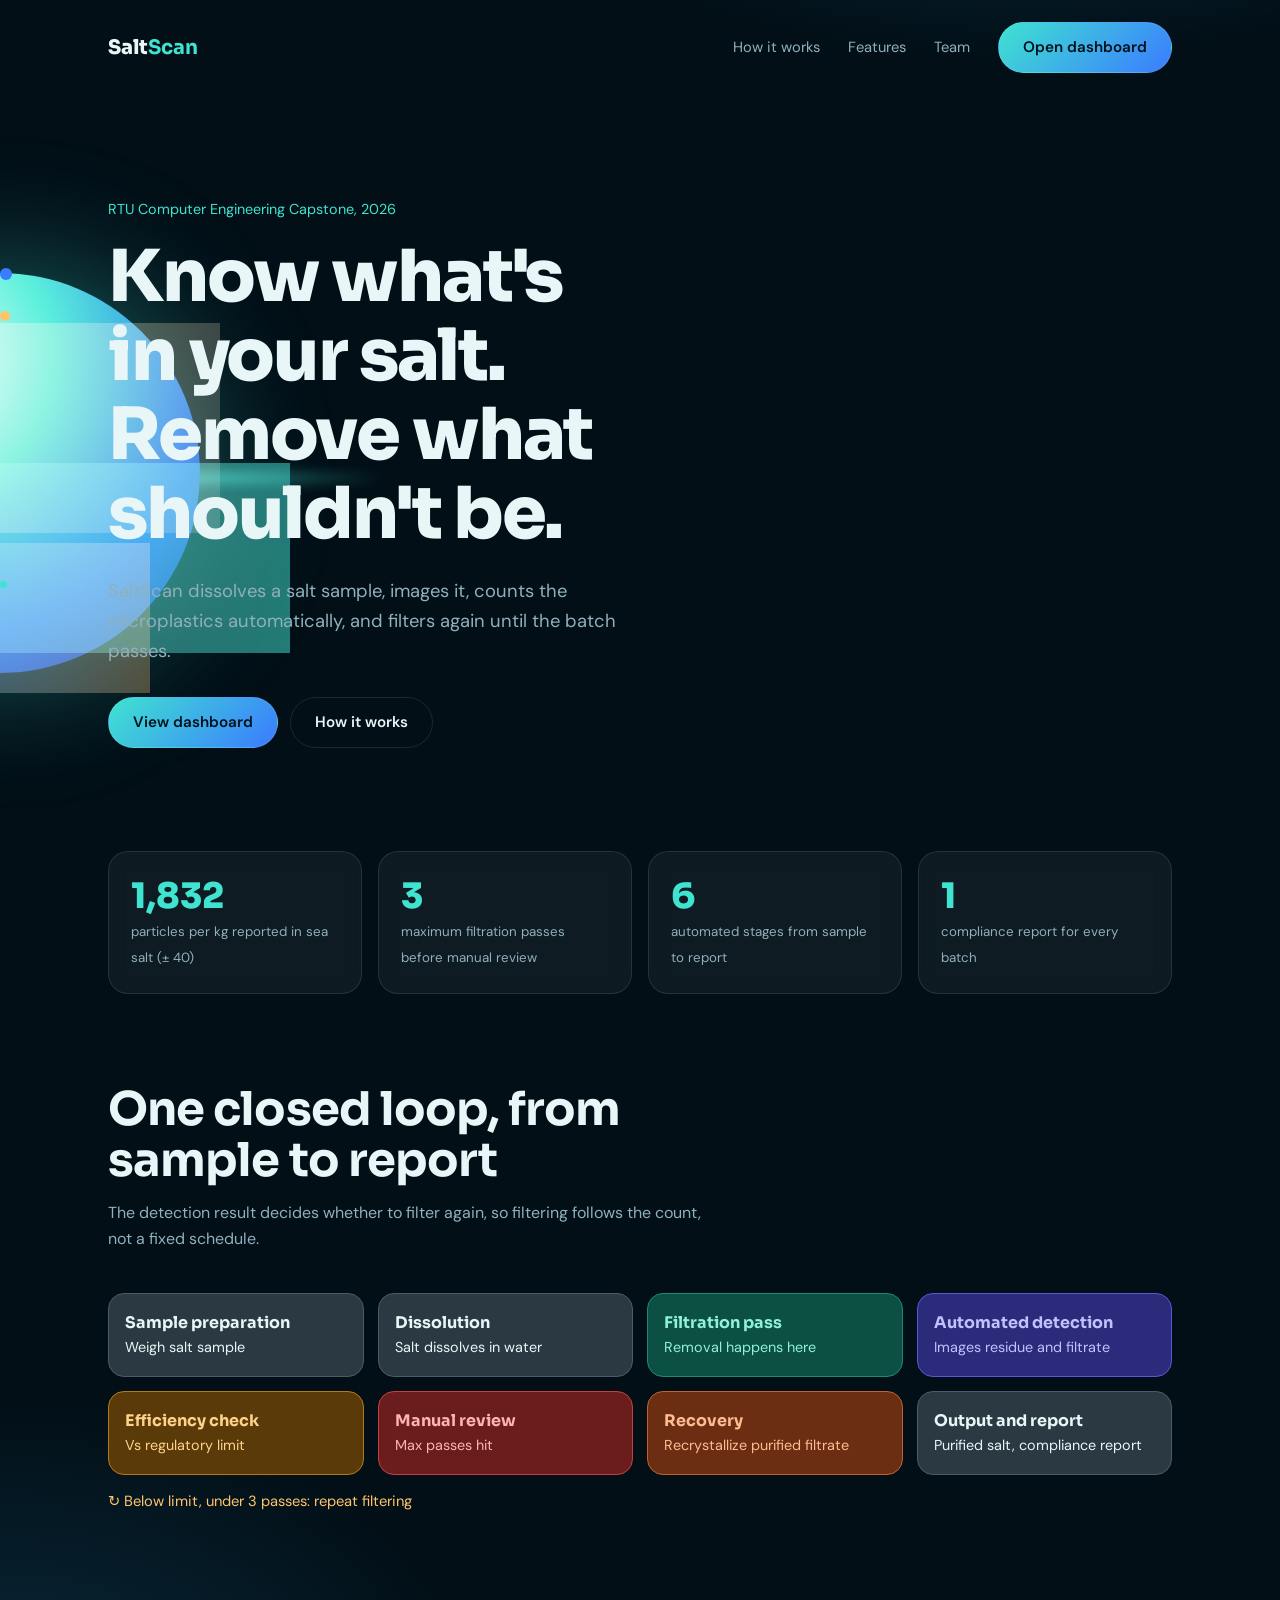
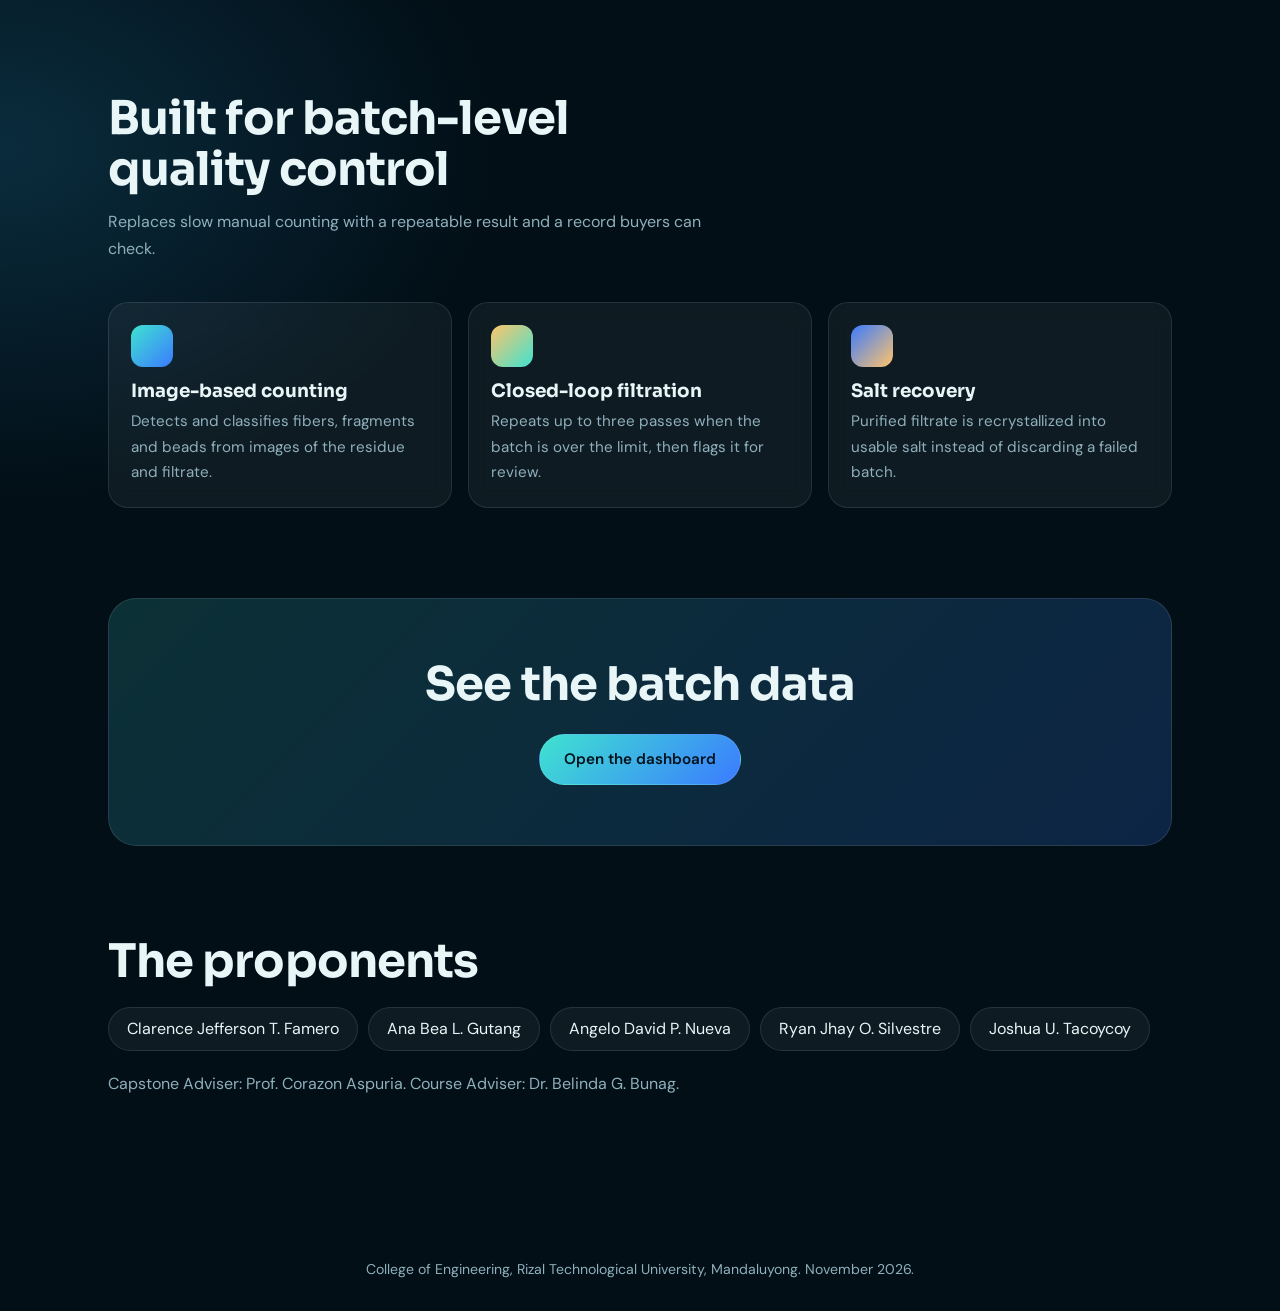
==== index.html @ 082cff80 "Add files via upload" ====
<!DOCTYPE html><html lang="en"><head><meta charset="utf-8"><meta name="viewport" content="width=device-width,initial-scale=1">
<title>SaltScan | Microplastic Detection and Removal in Salt</title>
<link rel="preconnect" href="https://fonts.googleapis.com"><link href="https://fonts.googleapis.com/css2?family=Sora:wght@600;700;800&family=DM+Sans:wght@400;500;600&display=swap" rel="stylesheet">
<link rel="stylesheet" href="style.css"></head><body>
<header class="nav"><a class="logo" href="#">Salt<b>Scan</b></a><nav><a href="#how">How it works</a><a href="#features">Features</a><a href="#team">Team</a><a class="btn" href="dashboard.html">Open dashboard</a></nav></header>
<main>
<section class="hero"><div class="stage" id="stage" aria-hidden="true"><div class="streak"></div><div class="orb" id="orb"></div><div class="wave w1"></div><div class="wave w2"></div><div class="wave w3"></div>
<span class="dot" style="width:10px;height:10px;left:12%;top:20%"></span><span class="dot" style="width:7px;height:7px;left:85%;top:70%;animation-delay:-2s;background:var(--aq)"></span><span class="dot" style="width:12px;height:12px;left:70%;top:12%;animation-delay:-4s;background:var(--bl)"></span></div>
<div class="wrap" style="position:absolute;inset:0;pointer-events:none"><div style="grid-column:1;pointer-events:auto;align-self:center">
<p class="kick">RTU Computer Engineering Capstone, 2026</p><h1>Know what's in your salt. Remove what shouldn't be.</h1>
<p class="lead">SaltScan dissolves a salt sample, images it, counts the microplastics automatically, and filters again until the batch passes.</p>
<div class="cta"><a class="btn" href="dashboard.html">View dashboard</a><a class="btn o" href="#how">How it works</a></div></div></div></section>

<section class="wrap"><div class="strip">
<div class="card"><b>1,832</b><small>particles per kg reported in sea salt (± 40)</small></div>
<div class="card"><b>3</b><small>maximum filtration passes before manual review</small></div>
<div class="card"><b>6</b><small>automated stages from sample to report</small></div>
<div class="card"><b>1</b><small>compliance report for every batch</small></div></div></section>

<section class="sec" id="how"><div class="wrap"><h2>One closed loop, from sample to report</h2><p class="sub">The detection result decides whether to filter again, so filtering follows the count, not a fixed schedule.</p>
<div class="flow">
<div class="node n0"><b>Sample preparation</b>Weigh salt sample</div><div class="node n0"><b>Dissolution</b>Salt dissolves in water</div><div class="node n1"><b>Filtration pass</b>Removal happens here</div><div class="node n2"><b>Automated detection</b>Images residue and filtrate</div>
<div class="node n3"><b>Efficiency check</b>Vs regulatory limit</div><div class="node n4"><b>Manual review</b>Max passes hit</div><div class="node n5"><b>Recovery</b>Recrystallize purified filtrate</div><div class="node n0"><b>Output and report</b>Purified salt, compliance report</div>
<p class="loop">↻ Below limit, under 3 passes: repeat filtering</p></div></div></section>

<section class="sec" id="features"><div class="wrap"><h2>Built for batch-level quality control</h2><p class="sub">Replaces slow manual counting with a repeatable result and a record buyers can check.</p>
<div class="feat"><div class="card"><div class="ico"></div><h3>Image-based counting</h3><p>Detects and classifies fibers, fragments and beads from images of the residue and filtrate.</p></div>
<div class="card"><div class="ico" style="background:linear-gradient(135deg,var(--go),var(--aq))"></div><h3>Closed-loop filtration</h3><p>Repeats up to three passes when the batch is over the limit, then flags it for review.</p></div>
<div class="card"><div class="ico" style="background:linear-gradient(135deg,var(--bl),var(--go))"></div><h3>Salt recovery</h3><p>Purified filtrate is recrystallized into usable salt instead of discarding a failed batch.</p></div></div></div></section>

<section class="wrap"><div class="cta-band"><h2>See the batch data</h2><a class="btn" href="dashboard.html">Open the dashboard</a></div></section>

<section class="sec" id="team"><div class="wrap"><h2>The proponents</h2><div class="team"><span>Clarence Jefferson T. Famero</span><span>Ana Bea L. Gutang</span><span>Angelo David P. Nueva</span><span>Ryan Jhay O. Silvestre</span><span>Joshua U. Tacoycoy</span></div>
<p class="sub">Capstone Adviser: Prof. Corazon Aspuria. Course Adviser: Dr. Belinda G. Bunag.</p></div></section></main>
<footer>College of Engineering, Rizal Technological University, Mandaluyong. November 2026.</footer>
<script src="app.js"></script></body></html>
---- style.css ----
:root{--bg:#020F17;--tx:#E9F6F8;--mu:#8FB0BC;--aq:#3FE3D0;--bl:#3B7BFF;--go:#FFC46B;--rd:#FF6B6B;--gr:#4ADE9A;--ln:rgba(255,255,255,.1);--cd:rgba(255,255,255,.05);
--app:#04121B;--panel:#0A1C28;--panel2:#0E2433;--line:#163140}
*{box-sizing:border-box;margin:0}html{scroll-behavior:smooth}
body{background:radial-gradient(900px 500px at 80% -10%,#0d3a52 0,transparent 70%),radial-gradient(700px 500px at 0 60%,#0a2c3d 0,transparent 70%),var(--bg);color:var(--tx);font:400 1rem/1.65 "DM Sans",system-ui,sans-serif;min-height:100vh}
h1,h2,h3,.logo{font-family:Sora,"DM Sans",sans-serif;line-height:1.1}
a{color:inherit;text-decoration:none}:focus-visible{outline:3px solid var(--aq);outline-offset:3px}
.wrap{max-width:1120px;margin:0 auto;padding:0 28px}
.nav{display:flex;justify-content:space-between;align-items:center;padding:22px 28px;max-width:1120px;margin:0 auto;position:relative;z-index:5}
.logo{font-weight:800;font-size:1.25rem}.logo b{color:var(--aq)}
.nav nav{display:flex;gap:28px;align-items:center;font-size:.92rem;color:var(--mu)}.nav nav a:hover{color:var(--tx)}
.btn{display:inline-block;padding:12px 24px;border-radius:999px;font-weight:600;border:1px solid var(--ln);background:linear-gradient(135deg,var(--aq),var(--bl));color:#01121b;cursor:pointer;font-family:inherit;font-size:.95rem;transition:transform .2s,box-shadow .2s}
.btn:hover{transform:translateY(-2px);box-shadow:0 10px 30px -8px var(--aq)}.btn.o{background:transparent;color:var(--tx)}
/* hero */
.hero{position:relative;min-height:84vh;display:flex;align-items:center;overflow:hidden}
.hero .wrap{display:grid;grid-template-columns:1fr 1fr;align-items:center;gap:20px;width:100%}
.kick{color:var(--aq);font-size:.9rem;margin-bottom:16px}
h1{font-size:clamp(2.5rem,5.6vw,4.6rem);font-weight:800;letter-spacing:-.03em;animation:rise 1s both}
.lead{color:var(--mu);font-size:1.15rem;max-width:44ch;margin:22px 0 30px}
.cta{display:flex;gap:12px;flex-wrap:wrap}
.stage{position:relative;height:540px}
.streak{position:absolute;left:-40vw;right:-30vw;top:50%;height:10px;background:linear-gradient(90deg,transparent,var(--go) 30%,var(--aq) 70%,transparent);filter:blur(6px);animation:shim 6s ease-in-out infinite alternate}
.orb{position:absolute;left:50%;top:50%;width:400px;height:400px;margin:-200px;border-radius:50%;background:radial-gradient(circle at 30% 22%,#F2FFFB,#5BF0DC 32%,#2A7DEB 68%,#142E8C);box-shadow:0 0 120px 10px rgba(63,227,208,.35);transition:transform .2s}
.wave{position:absolute;left:50%;top:50%;mix-blend-mode:screen;opacity:.6;animation:morph 9s ease-in-out infinite,drift 12s ease-in-out infinite alternate}
.w1{width:520px;height:210px;margin:-150px 0 0 -300px;background:linear-gradient(120deg,rgba(255,196,107,.9),rgba(255,255,255,.25))}
.w2{width:460px;height:190px;margin:-10px 0 0 -170px;background:linear-gradient(100deg,rgba(255,255,255,.3),rgba(63,227,208,.85));animation-delay:-3s}
.w3{width:400px;height:150px;margin:70px 0 0 -250px;background:linear-gradient(90deg,rgba(59,123,255,.9),rgba(255,196,107,.5));animation-delay:-6s}
.dot{position:absolute;border-radius:50%;background:var(--go);animation:float 7s ease-in-out infinite}
@keyframes morph{0%,100%{border-radius:60% 40% 55% 45%/50% 60% 40% 50%}50%{border-radius:38% 62% 45% 55%/62% 40% 60% 38%}}
@keyframes drift{to{transform:translate(40px,-12px) rotate(7deg)}}
@keyframes shim{to{transform:translateX(60px);opacity:.6}}
@keyframes float{50%{transform:translateY(-26px)}}
@keyframes rise{from{opacity:0;transform:translateY(26px)}}
/* landing sections */
.sec{padding:90px 0}h2{font-size:clamp(1.9rem,4vw,2.9rem);font-weight:700;letter-spacing:-.02em;margin-bottom:14px;max-width:18ch}
.sub{color:var(--mu);max-width:56ch;margin-bottom:40px}
.strip{display:grid;grid-template-columns:repeat(4,1fr);gap:16px}
.card,.kpi{background:var(--cd);border:1px solid var(--ln);border-radius:20px;padding:22px;backdrop-filter:blur(10px)}
.strip .card b{display:block;font:800 2.2rem Sora,sans-serif;color:var(--aq)}.card small,.kpi small{color:var(--mu)}
.flow{display:grid;grid-template-columns:repeat(4,1fr);gap:14px;position:relative}
.node{border-radius:16px;padding:16px;border:1px solid;font-size:.9rem}.node b{display:block;font-family:Sora;font-size:1rem}
.n0{background:#2b3a42;border-color:#4a5c66}.n1{background:#0c4f43;border-color:#1c8a74;color:#8ff2d6}.n2{background:#2c2a7a;border-color:#5b57d6;color:#c3c0ff}
.n3{background:#5a3a08;border-color:#b57a17;color:#ffd28a}.n4{background:#6b1d1d;border-color:#c24242;color:#ffb4b4}.n5{background:#6b2e12;border-color:#c1622f;color:#ffbb94}
.loop{grid-column:1/-1;color:var(--go);font-size:.92rem}
.feat{display:grid;grid-template-columns:repeat(3,1fr);gap:16px}.feat h3{font-size:1.15rem;margin-bottom:8px}.feat p{color:var(--mu);font-size:.95rem}
.ico{width:42px;height:42px;border-radius:12px;margin-bottom:14px;background:linear-gradient(135deg,var(--aq),var(--bl))}
.cta-band{text-align:center;background:linear-gradient(135deg,rgba(63,227,208,.16),rgba(59,123,255,.2));border:1px solid var(--ln);border-radius:28px;padding:60px 24px}.cta-band h2{margin:0 auto 24px}
.team{display:flex;flex-wrap:wrap;gap:10px;margin:20px 0}.team span{border:1px solid var(--ln);border-radius:999px;padding:8px 18px;background:var(--cd)}
footer{padding:30px 28px;color:var(--mu);font-size:.88rem;text-align:center}

/* ===== APP (dashboard pages): clean, calm, consistent ===== */
.app{display:grid;grid-template-columns:248px 1fr;min-height:100vh;background:var(--app)}
.side{display:flex;flex-direction:column;gap:2px;padding:24px 14px;background:#061723;border-right:1px solid var(--line);position:sticky;top:0;height:100vh}
.side .logo{padding:2px 12px 22px;font-size:1.2rem}
.side a:not(.logo){display:block;padding:10px 12px;border-radius:10px;color:var(--mu);font-size:.93rem;font-weight:500;border-left:3px solid transparent}
.side a:not(.logo):hover{background:var(--panel);color:var(--tx)}
.side a.on{background:var(--panel2);color:var(--tx);border-left-color:var(--aq)}
.tag{margin-top:auto;font-size:.76rem;line-height:1.45;color:var(--mu);background:var(--panel);border:1px solid var(--line);border-radius:10px;padding:10px 12px}
.main{padding:32px 40px 56px;min-width:0;max-width:1280px;width:100%}
.top{display:flex;justify-content:space-between;align-items:flex-start;flex-wrap:wrap;gap:14px;margin-bottom:28px;padding-bottom:20px;border-bottom:1px solid var(--line)}
.top h1{font-size:1.65rem;font-weight:700;letter-spacing:-.01em;animation:none}
.top .sub{font-size:.92rem;margin:6px 0 0!important}
.grid{display:grid;grid-template-columns:repeat(12,1fr);gap:20px}
.s3{grid-column:span 3}.s4{grid-column:span 4}.s6{grid-column:span 6}.s8{grid-column:span 8}.s12{grid-column:span 12}
.app .card,.app .kpi{background:var(--panel);border:1px solid var(--line);border-radius:14px;padding:20px 22px;backdrop-filter:none;box-shadow:none}
.app .card h3{font-size:.95rem;font-weight:600;margin-bottom:16px;color:var(--tx)}
.app .kpi small{display:block;font-size:.82rem;color:var(--mu);margin-bottom:8px}
.app .kpi b{display:block;font:700 1.85rem Sora,sans-serif;margin:0;letter-spacing:-.01em}
.up{color:var(--mu);font-size:.8rem;display:block;margin-top:6px}
.pill{display:inline-block;padding:3px 11px;border-radius:999px;font-size:.78rem;font-weight:600;line-height:1.5;border:1px solid transparent}
.top>.pill{background:transparent;color:var(--mu);border-color:var(--line);font-weight:500}
.ok{background:rgba(74,222,154,.12);color:var(--gr)}.rv{background:rgba(255,107,107,.12);color:var(--rd)}.pg{background:rgba(255,196,107,.12);color:var(--go)}
.app .btn{padding:10px 18px;border-radius:10px;font-size:.9rem;background:var(--aq);border:1px solid var(--aq);color:#01121b}
.app .btn:hover{transform:none;box-shadow:none;filter:brightness(1.08)}
.app .btn.o{background:transparent;border-color:var(--line);color:var(--tx)}.app .btn.o:hover{background:var(--panel2)}
.app .btn:disabled{opacity:.45;cursor:not-allowed}
input,select{background:var(--panel2);border:1px solid var(--line);border-radius:10px;padding:10px 12px;color:var(--tx);font:inherit;font-size:.92rem;width:100%}
input:focus,select:focus{outline:none;border-color:var(--aq);box-shadow:0 0 0 3px rgba(63,227,208,.15)}select option{color:#000}
input[type=range]{padding:0;accent-color:var(--aq)}
.form{display:grid;grid-template-columns:repeat(3,1fr);gap:16px}.form label,.fl{display:block;font-size:.82rem;color:var(--mu)}.form label input,.form label select{margin-top:6px}
.row{display:flex;gap:12px;flex-wrap:wrap;align-items:center}.row .btn{margin:0}
.big{font:700 1.3rem Sora,sans-serif}.note{font-size:.84rem;color:var(--mu);margin-top:12px;line-height:1.5}
canvas{width:100%;border-radius:10px;background:var(--panel2);display:block;border:1px solid var(--line)}
svg{width:100%;height:auto;display:block}.axis{fill:var(--mu);font-size:11px}
.draw{stroke-dasharray:1;stroke-dashoffset:1;animation:dr 1.6s .2s forwards}@keyframes dr{to{stroke-dashoffset:0}}
.lg{display:flex;gap:16px;font-size:.82rem;color:var(--mu);margin-top:12px;flex-wrap:wrap}.lg i{display:inline-block;width:9px;height:9px;border-radius:3px;margin-right:6px}
.pipe{display:flex;flex-direction:column;gap:2px}
.pipe div{display:flex;align-items:center;gap:12px;padding:9px 10px;border-radius:8px;color:var(--mu);font-size:.88rem;transition:.25s}
.pipe div::before{content:"";width:8px;height:8px;border-radius:50%;background:var(--line);flex:none}
.pipe div.on{background:var(--panel2);color:var(--tx)}.pipe div.on::before{background:var(--aq);box-shadow:0 0 0 4px rgba(63,227,208,.18)}
.pass{display:flex;justify-content:space-between;margin-top:12px;color:var(--go);font-weight:600}
.tw{overflow-x:auto}
table{width:100%;border-collapse:collapse;font-size:.9rem}
th{text-align:left;padding:10px 14px;color:var(--mu);font-weight:500;font-size:.8rem;border-bottom:1px solid var(--line);white-space:nowrap}
td{text-align:left;padding:13px 14px;border-bottom:1px solid rgba(22,49,64,.6)}
tbody tr:hover td{background:rgba(255,255,255,.025)}tbody tr:last-child td{border-bottom:0}
.rl{display:flex;justify-content:space-between;align-items:center;gap:12px;padding:13px 0;border-bottom:1px solid var(--line)}.rl:last-child{border-bottom:0;padding-bottom:0}.rl:first-of-type{padding-top:0}
.app ::-webkit-scrollbar{height:8px;width:8px}.app ::-webkit-scrollbar-thumb{background:var(--line);border-radius:8px}

@media(max-width:1000px){.main{padding:24px 20px 48px}.s3{grid-column:span 6}.s4,.s6,.s8{grid-column:span 12}}
@media(max-width:900px){.hero .wrap,.feat,.strip,.flow{grid-template-columns:1fr 1fr}.hero .wrap{grid-template-columns:1fr}.stage{height:420px}.app{grid-template-columns:1fr}.side{display:none}.nav nav a:not(.btn){display:none}.form{grid-template-columns:1fr}}
@media(max-width:560px){.feat,.strip,.flow{grid-template-columns:1fr}.stage{transform:scale(.75)}.s3{grid-column:span 12}}
@media(prefers-reduced-motion:reduce){*{animation:none!important;transition:none!important}.draw{stroke-dashoffset:0}}
@media print{.side,.row,.tag{display:none!important}.app{display:block;background:#fff}body{background:#fff;color:#000}.app .card,.app .kpi{border-color:#999;background:#fff}.axis{fill:#333}}
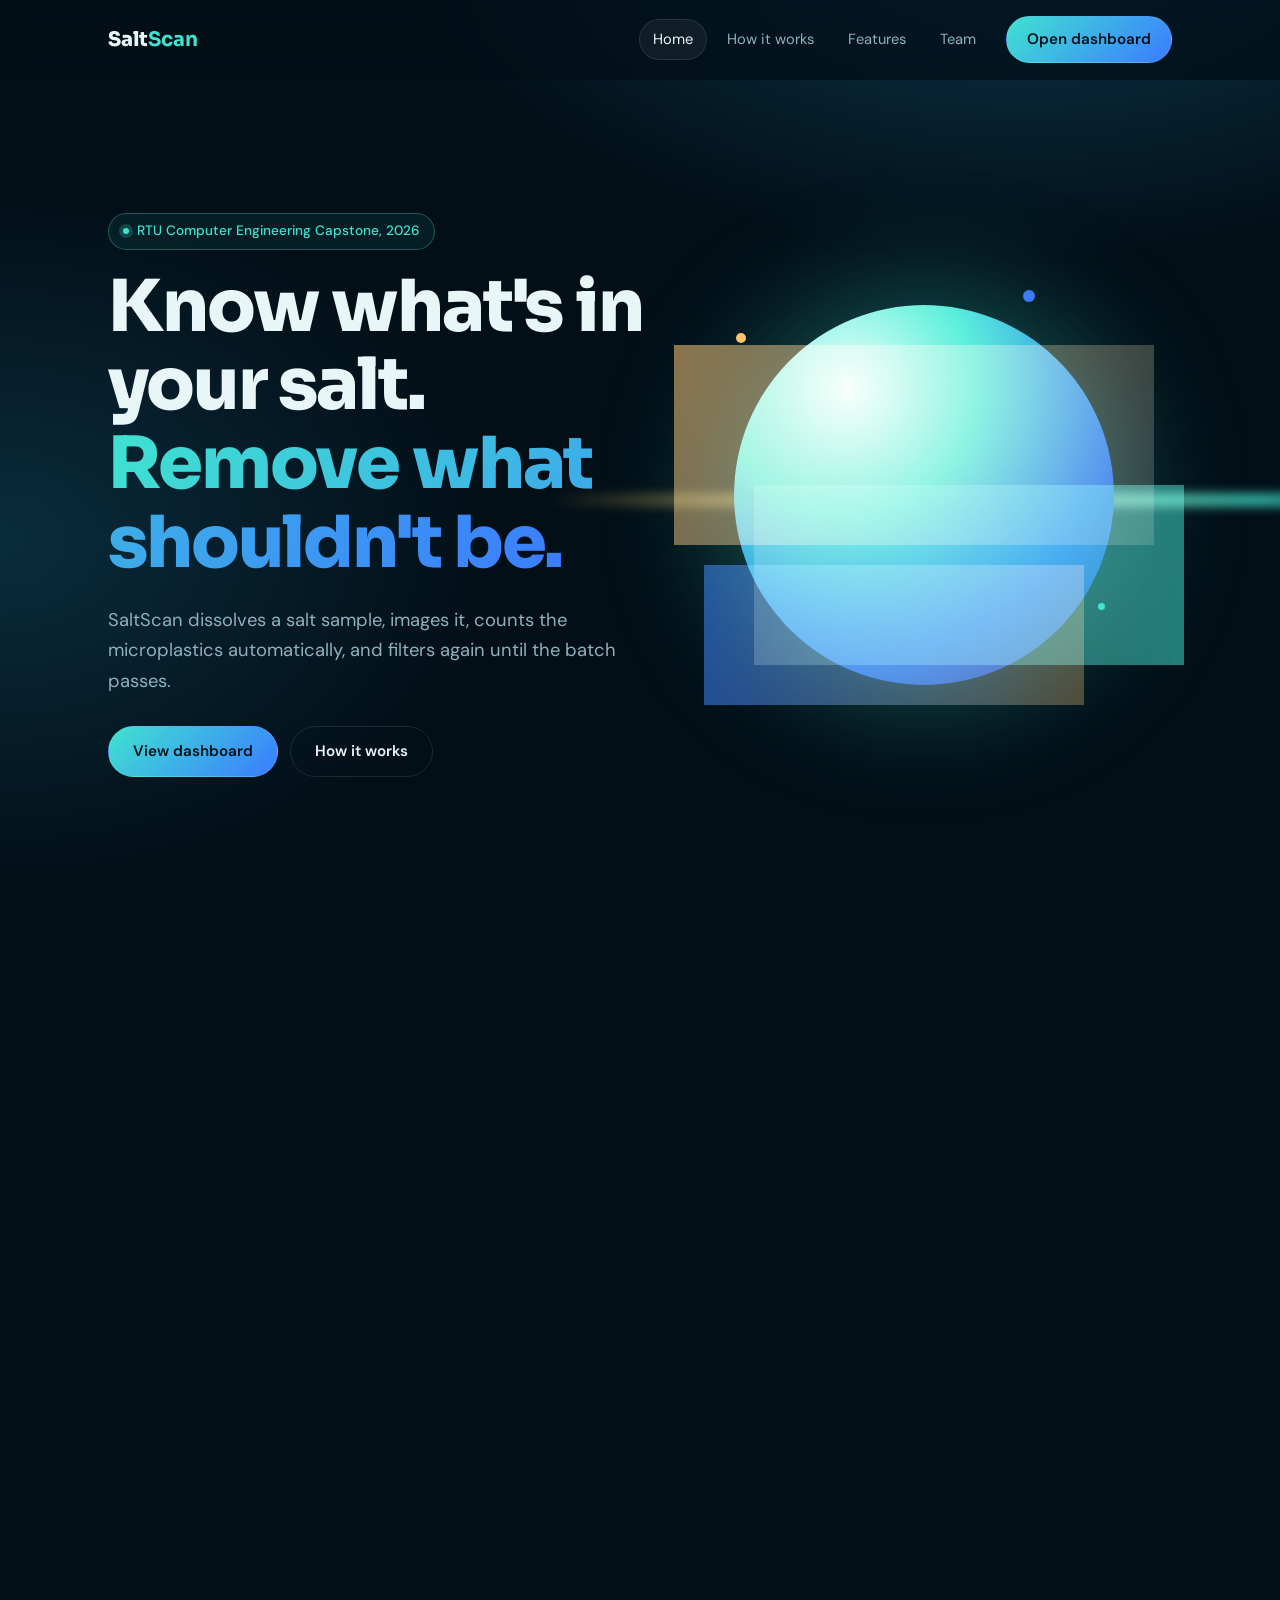
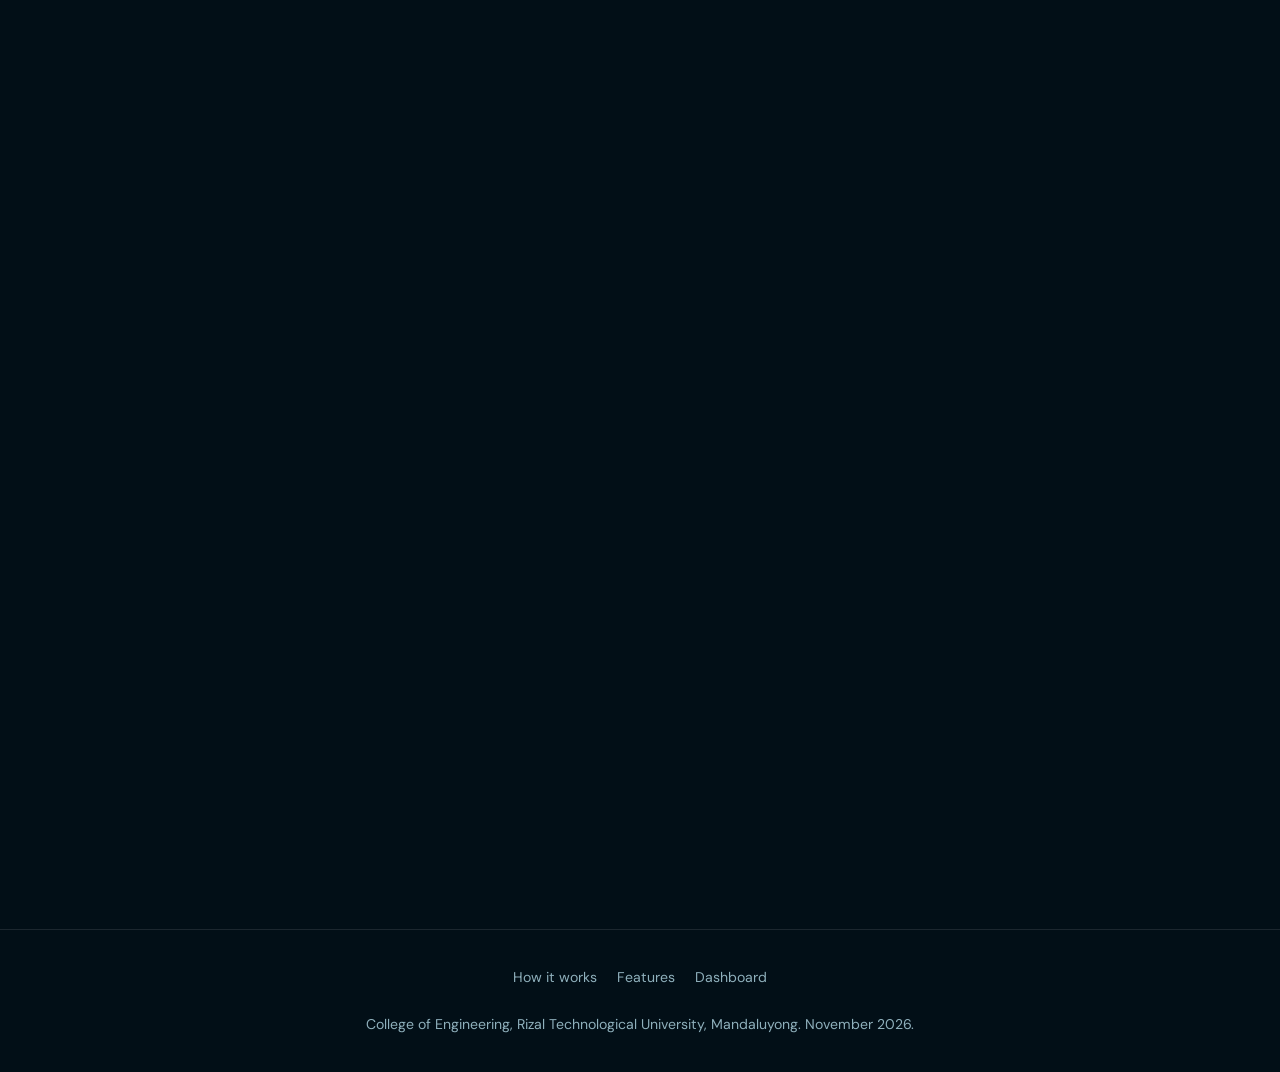
==== commit 8a6ed3d8: "Update index.html" ====
--- a/index.html
+++ b/index.html
@@ -1,36 +1,40 @@
 <!DOCTYPE html><html lang="en"><head><meta charset="utf-8"><meta name="viewport" content="width=device-width,initial-scale=1">
 <title>SaltScan | Microplastic Detection and Removal in Salt</title>
+<meta name="description" content="SaltScan detects and removes microplastics from salt in a closed loop. RTU Computer Engineering capstone, 2026.">
 <link rel="preconnect" href="https://fonts.googleapis.com"><link href="https://fonts.googleapis.com/css2?family=Sora:wght@600;700;800&family=DM+Sans:wght@400;500;600&display=swap" rel="stylesheet">
-<link rel="stylesheet" href="style.css"></head><body>
-<header class="nav"><a class="logo" href="#">Salt<b>Scan</b></a><nav><a href="#how">How it works</a><a href="#features">Features</a><a href="#team">Team</a><a class="btn" href="dashboard.html">Open dashboard</a></nav></header>
+<link rel="stylesheet" href="style.css"></head><body data-site="public">
+<div class="navbar" id="navbar"><header class="nav"><a class="logo" href="index.html">Salt<b>Scan</b></a><nav><a class="on keep" href="index.html">Home</a><a href="how-it-works.html">How it works</a><a href="features.html">Features</a><a href="index.html#team">Team</a><a class="btn" href="dashboard.html">Open dashboard</a></nav></header></div>
 <main>
-<section class="hero"><div class="stage" id="stage" aria-hidden="true"><div class="streak"></div><div class="orb" id="orb"></div><div class="wave w1"></div><div class="wave w2"></div><div class="wave w3"></div>
+<section class="hero"><div class="wrap">
+<div><p class="kick">RTU Computer Engineering Capstone, 2026</p><h1>Know what's in your salt. <em>Remove what shouldn't be.</em></h1>
+<p class="lead">SaltScan dissolves a salt sample, images it, counts the microplastics automatically, and filters again until the batch passes.</p>
+<div class="cta"><a class="btn" href="dashboard.html">View dashboard</a><a class="btn o" href="how-it-works.html">How it works</a></div></div>
+<div class="stage" id="stage" aria-hidden="true"><div class="streak"></div><div class="orb" id="orb"></div><div class="wave w1"></div><div class="wave w2"></div><div class="wave w3"></div>
 <span class="dot" style="width:10px;height:10px;left:12%;top:20%"></span><span class="dot" style="width:7px;height:7px;left:85%;top:70%;animation-delay:-2s;background:var(--aq)"></span><span class="dot" style="width:12px;height:12px;left:70%;top:12%;animation-delay:-4s;background:var(--bl)"></span></div>
-<div class="wrap" style="position:absolute;inset:0;pointer-events:none"><div style="grid-column:1;pointer-events:auto;align-self:center">
-<p class="kick">RTU Computer Engineering Capstone, 2026</p><h1>Know what's in your salt. Remove what shouldn't be.</h1>
-<p class="lead">SaltScan dissolves a salt sample, images it, counts the microplastics automatically, and filters again until the batch passes.</p>
-<div class="cta"><a class="btn" href="dashboard.html">View dashboard</a><a class="btn o" href="#how">How it works</a></div></div></div></section>
+</div></section>
 
-<section class="wrap"><div class="strip">
+<section class="wrap rv-in"><div class="strip">
 <div class="card"><b>1,832</b><small>particles per kg reported in sea salt (± 40)</small></div>
 <div class="card"><b>3</b><small>maximum filtration passes before manual review</small></div>
 <div class="card"><b>6</b><small>automated stages from sample to report</small></div>
 <div class="card"><b>1</b><small>compliance report for every batch</small></div></div></section>
 
-<section class="sec" id="how"><div class="wrap"><h2>One closed loop, from sample to report</h2><p class="sub">The detection result decides whether to filter again, so filtering follows the count, not a fixed schedule.</p>
-<div class="flow">
-<div class="node n0"><b>Sample preparation</b>Weigh salt sample</div><div class="node n0"><b>Dissolution</b>Salt dissolves in water</div><div class="node n1"><b>Filtration pass</b>Removal happens here</div><div class="node n2"><b>Automated detection</b>Images residue and filtrate</div>
-<div class="node n3"><b>Efficiency check</b>Vs regulatory limit</div><div class="node n4"><b>Manual review</b>Max passes hit</div><div class="node n5"><b>Recovery</b>Recrystallize purified filtrate</div><div class="node n0"><b>Output and report</b>Purified salt, compliance report</div>
-<p class="loop">↻ Below limit, under 3 passes: repeat filtering</p></div></div></section>
+<section class="sec rv-in"><div class="wrap"><span class="eyebrow">Explore SaltScan</span><h2>Everything in its own place</h2><p class="sub">Learn the process, see what the system does, or jump straight into the batch data.</p>
+<div class="explore">
+<a class="card" href="how-it-works.html"><div class="ico"><svg viewBox="0 0 24 24"><path d="M4 12a8 8 0 0 1 14-5.3M20 12a8 8 0 0 1-14 5.3M18 3v4h-4M6 21v-4h4"/></svg></div><h3>How it works</h3><p>The closed loop from sample preparation to the final compliance report.</p><span class="go">See the process →</span></a>
+<a class="card" href="features.html"><div class="ico" style="background:linear-gradient(135deg,var(--go),var(--aq))"><svg viewBox="0 0 24 24"><path d="M12 3l2.6 5.6 6.1.7-4.5 4.2 1.2 6L12 16.5 6.6 19.5l1.2-6L3.3 9.3l6.1-.7z"/></svg></div><h3>Features</h3><p>Image-based counting, closed-loop filtration, salt recovery and batch reports.</p><span class="go">Browse features →</span></a>
+<a class="card" href="dashboard.html"><div class="ico" style="background:linear-gradient(135deg,var(--bl),var(--go))"><svg viewBox="0 0 24 24"><path d="M4 20V10M10 20V4M16 20v-7M22 20H2"/></svg></div><h3>Dashboard</h3><p>Samples, detections, filtration monitoring and results in one workspace.</p><span class="go">Open dashboard →</span></a>
+</div></div></section>
 
-<section class="sec" id="features"><div class="wrap"><h2>Built for batch-level quality control</h2><p class="sub">Replaces slow manual counting with a repeatable result and a record buyers can check.</p>
-<div class="feat"><div class="card"><div class="ico"></div><h3>Image-based counting</h3><p>Detects and classifies fibers, fragments and beads from images of the residue and filtrate.</p></div>
-<div class="card"><div class="ico" style="background:linear-gradient(135deg,var(--go),var(--aq))"></div><h3>Closed-loop filtration</h3><p>Repeats up to three passes when the batch is over the limit, then flags it for review.</p></div>
-<div class="card"><div class="ico" style="background:linear-gradient(135deg,var(--bl),var(--go))"></div><h3>Salt recovery</h3><p>Purified filtrate is recrystallized into usable salt instead of discarding a failed batch.</p></div></div></div></section>
+<section class="wrap rv-in"><div class="cta-band"><h2>See the batch data</h2><p>Mock data for design preview. Real results come from the validated system.</p><a class="btn" href="dashboard.html">Open the dashboard</a></div></section>
 
-<section class="wrap"><div class="cta-band"><h2>See the batch data</h2><a class="btn" href="dashboard.html">Open the dashboard</a></div></section>
-
-<section class="sec" id="team"><div class="wrap"><h2>The proponents</h2><div class="team"><span>Clarence Jefferson T. Famero</span><span>Ana Bea L. Gutang</span><span>Angelo David P. Nueva</span><span>Ryan Jhay O. Silvestre</span><span>Joshua U. Tacoycoy</span></div>
+<section class="sec rv-in" id="team"><div class="wrap"><span class="eyebrow">Capstone team</span><h2>The proponents</h2>
+<div class="team">
+<div class="person"><i>CF</i><span>Clarence Jefferson T. Famero</span></div>
+<div class="person"><i>AG</i><span>Ana Bea L. Gutang</span></div>
+<div class="person"><i>AN</i><span>Angelo David P. Nueva</span></div>
+<div class="person"><i>RS</i><span>Ryan Jhay O. Silvestre</span></div>
+<div class="person"><i>JT</i><span>Joshua U. Tacoycoy</span></div></div>
 <p class="sub">Capstone Adviser: Prof. Corazon Aspuria. Course Adviser: Dr. Belinda G. Bunag.</p></div></section></main>
-<footer>College of Engineering, Rizal Technological University, Mandaluyong. November 2026.</footer>
+<footer><a href="how-it-works.html">How it works</a><a href="features.html">Features</a><a href="dashboard.html">Dashboard</a><br><br>College of Engineering, Rizal Technological University, Mandaluyong. November 2026.</footer>
 <script src="app.js"></script></body></html>
--- a/style.css
+++ b/style.css
@@ -1,51 +1,100 @@
 :root{--bg:#020F17;--tx:#E9F6F8;--mu:#8FB0BC;--aq:#3FE3D0;--bl:#3B7BFF;--go:#FFC46B;--rd:#FF6B6B;--gr:#4ADE9A;--ln:rgba(255,255,255,.1);--cd:rgba(255,255,255,.05);
 --app:#04121B;--panel:#0A1C28;--panel2:#0E2433;--line:#163140}
 *{box-sizing:border-box;margin:0}html{scroll-behavior:smooth}
-body{background:radial-gradient(900px 500px at 80% -10%,#0d3a52 0,transparent 70%),radial-gradient(700px 500px at 0 60%,#0a2c3d 0,transparent 70%),var(--bg);color:var(--tx);font:400 1rem/1.65 "DM Sans",system-ui,sans-serif;min-height:100vh}
+body{background:radial-gradient(900px 500px at 80% -10%,#0d3a52 0,transparent 70%),radial-gradient(700px 500px at 0 60%,#0a2c3d 0,transparent 70%),var(--bg);background-attachment:fixed;color:var(--tx);font:400 1rem/1.65 "DM Sans",system-ui,sans-serif;min-height:100vh}
 h1,h2,h3,.logo{font-family:Sora,"DM Sans",sans-serif;line-height:1.1}
 a{color:inherit;text-decoration:none}:focus-visible{outline:3px solid var(--aq);outline-offset:3px}
 .wrap{max-width:1120px;margin:0 auto;padding:0 28px}
-.nav{display:flex;justify-content:space-between;align-items:center;padding:22px 28px;max-width:1120px;margin:0 auto;position:relative;z-index:5}
+
+/* ===== PUBLIC NAV ===== */
+.navbar{position:sticky;top:0;z-index:20;backdrop-filter:blur(14px);background:rgba(2,15,23,.72);border-bottom:1px solid transparent;transition:border-color .3s}
+.navbar.stuck{border-bottom-color:var(--ln)}
+.nav{display:flex;justify-content:space-between;align-items:center;padding:16px 28px;max-width:1120px;margin:0 auto}
 .logo{font-weight:800;font-size:1.25rem}.logo b{color:var(--aq)}
-.nav nav{display:flex;gap:28px;align-items:center;font-size:.92rem;color:var(--mu)}.nav nav a:hover{color:var(--tx)}
+.nav nav{display:flex;gap:6px;align-items:center;font-size:.92rem;color:var(--mu)}
+.nav nav a:not(.btn){padding:8px 14px;border-radius:999px;transition:.2s}
+.nav nav a:not(.btn):hover{color:var(--tx);background:var(--cd)}
+.nav nav a.on{color:var(--tx);background:var(--cd);box-shadow:inset 0 0 0 1px var(--ln)}
+.nav nav .btn{margin-left:10px;padding:10px 20px}
 .btn{display:inline-block;padding:12px 24px;border-radius:999px;font-weight:600;border:1px solid var(--ln);background:linear-gradient(135deg,var(--aq),var(--bl));color:#01121b;cursor:pointer;font-family:inherit;font-size:.95rem;transition:transform .2s,box-shadow .2s}
-.btn:hover{transform:translateY(-2px);box-shadow:0 10px 30px -8px var(--aq)}.btn.o{background:transparent;color:var(--tx)}
-/* hero */
-.hero{position:relative;min-height:84vh;display:flex;align-items:center;overflow:hidden}
-.hero .wrap{display:grid;grid-template-columns:1fr 1fr;align-items:center;gap:20px;width:100%}
-.kick{color:var(--aq);font-size:.9rem;margin-bottom:16px}
+.btn:hover{transform:translateY(-2px);box-shadow:0 10px 30px -8px var(--aq)}.btn.o{background:transparent;color:var(--tx)}.btn.o:hover{background:var(--cd);box-shadow:none}
+
+/* ===== HERO ===== */
+.hero{position:relative;min-height:calc(100vh - 70px);display:flex;align-items:center;overflow:hidden}
+.hero .wrap{display:grid;grid-template-columns:1.05fr .95fr;align-items:center;gap:20px;width:100%}
+.kick{display:inline-flex;align-items:center;gap:8px;color:var(--aq);font-size:.85rem;font-weight:500;margin-bottom:18px;padding:6px 14px;border:1px solid rgba(63,227,208,.3);border-radius:999px;background:rgba(63,227,208,.07)}
+.kick::before{content:"";width:6px;height:6px;border-radius:50%;background:var(--aq);box-shadow:0 0 0 4px rgba(63,227,208,.2)}
 h1{font-size:clamp(2.5rem,5.6vw,4.6rem);font-weight:800;letter-spacing:-.03em;animation:rise 1s both}
+h1 em{font-style:normal;background:linear-gradient(120deg,var(--aq),var(--bl));-webkit-background-clip:text;background-clip:text;color:transparent}
 .lead{color:var(--mu);font-size:1.15rem;max-width:44ch;margin:22px 0 30px}
 .cta{display:flex;gap:12px;flex-wrap:wrap}
 .stage{position:relative;height:540px}
-.streak{position:absolute;left:-40vw;right:-30vw;top:50%;height:10px;background:linear-gradient(90deg,transparent,var(--go) 30%,var(--aq) 70%,transparent);filter:blur(6px);animation:shim 6s ease-in-out infinite alternate}
-.orb{position:absolute;left:50%;top:50%;width:400px;height:400px;margin:-200px;border-radius:50%;background:radial-gradient(circle at 30% 22%,#F2FFFB,#5BF0DC 32%,#2A7DEB 68%,#142E8C);box-shadow:0 0 120px 10px rgba(63,227,208,.35);transition:transform .2s}
+.streak{position:absolute;left:-10vw;right:-30vw;top:50%;height:10px;background:linear-gradient(90deg,transparent,var(--go) 30%,var(--aq) 70%,transparent);filter:blur(6px);animation:shim 6s ease-in-out infinite alternate}
+.orb{position:absolute;left:50%;top:50%;width:380px;height:380px;margin:-190px;border-radius:50%;background:radial-gradient(circle at 30% 22%,#F2FFFB,#5BF0DC 32%,#2A7DEB 68%,#142E8C);box-shadow:0 0 120px 10px rgba(63,227,208,.35);transition:transform .2s}
 .wave{position:absolute;left:50%;top:50%;mix-blend-mode:screen;opacity:.6;animation:morph 9s ease-in-out infinite,drift 12s ease-in-out infinite alternate}
-.w1{width:520px;height:210px;margin:-150px 0 0 -300px;background:linear-gradient(120deg,rgba(255,196,107,.9),rgba(255,255,255,.25))}
-.w2{width:460px;height:190px;margin:-10px 0 0 -170px;background:linear-gradient(100deg,rgba(255,255,255,.3),rgba(63,227,208,.85));animation-delay:-3s}
-.w3{width:400px;height:150px;margin:70px 0 0 -250px;background:linear-gradient(90deg,rgba(59,123,255,.9),rgba(255,196,107,.5));animation-delay:-6s}
+.w1{width:480px;height:200px;margin:-150px 0 0 -250px;background:linear-gradient(120deg,rgba(255,196,107,.9),rgba(255,255,255,.25))}
+.w2{width:430px;height:180px;margin:-10px 0 0 -170px;background:linear-gradient(100deg,rgba(255,255,255,.3),rgba(63,227,208,.85));animation-delay:-3s}
+.w3{width:380px;height:140px;margin:70px 0 0 -220px;background:linear-gradient(90deg,rgba(59,123,255,.9),rgba(255,196,107,.5));animation-delay:-6s}
 .dot{position:absolute;border-radius:50%;background:var(--go);animation:float 7s ease-in-out infinite}
 @keyframes morph{0%,100%{border-radius:60% 40% 55% 45%/50% 60% 40% 50%}50%{border-radius:38% 62% 45% 55%/62% 40% 60% 38%}}
 @keyframes drift{to{transform:translate(40px,-12px) rotate(7deg)}}
 @keyframes shim{to{transform:translateX(60px);opacity:.6}}
 @keyframes float{50%{transform:translateY(-26px)}}
 @keyframes rise{from{opacity:0;transform:translateY(26px)}}
-/* landing sections */
-.sec{padding:90px 0}h2{font-size:clamp(1.9rem,4vw,2.9rem);font-weight:700;letter-spacing:-.02em;margin-bottom:14px;max-width:18ch}
+
+/* ===== PUBLIC SECTIONS ===== */
+.sec{padding:90px 0}
+h2{font-size:clamp(1.9rem,4vw,2.9rem);font-weight:700;letter-spacing:-.02em;margin-bottom:14px;max-width:20ch}
+.eyebrow{display:block;color:var(--aq);font-size:.8rem;font-weight:600;letter-spacing:.14em;text-transform:uppercase;margin-bottom:12px}
 .sub{color:var(--mu);max-width:56ch;margin-bottom:40px}
+.card,.kpi{background:var(--cd);border:1px solid var(--ln);border-radius:20px;padding:24px;backdrop-filter:blur(10px)}
 .strip{display:grid;grid-template-columns:repeat(4,1fr);gap:16px}
-.card,.kpi{background:var(--cd);border:1px solid var(--ln);border-radius:20px;padding:22px;backdrop-filter:blur(10px)}
-.strip .card b{display:block;font:800 2.2rem Sora,sans-serif;color:var(--aq)}.card small,.kpi small{color:var(--mu)}
-.flow{display:grid;grid-template-columns:repeat(4,1fr);gap:14px;position:relative}
-.node{border-radius:16px;padding:16px;border:1px solid;font-size:.9rem}.node b{display:block;font-family:Sora;font-size:1rem}
-.n0{background:#2b3a42;border-color:#4a5c66}.n1{background:#0c4f43;border-color:#1c8a74;color:#8ff2d6}.n2{background:#2c2a7a;border-color:#5b57d6;color:#c3c0ff}
-.n3{background:#5a3a08;border-color:#b57a17;color:#ffd28a}.n4{background:#6b1d1d;border-color:#c24242;color:#ffb4b4}.n5{background:#6b2e12;border-color:#c1622f;color:#ffbb94}
-.loop{grid-column:1/-1;color:var(--go);font-size:.92rem}
-.feat{display:grid;grid-template-columns:repeat(3,1fr);gap:16px}.feat h3{font-size:1.15rem;margin-bottom:8px}.feat p{color:var(--mu);font-size:.95rem}
-.ico{width:42px;height:42px;border-radius:12px;margin-bottom:14px;background:linear-gradient(135deg,var(--aq),var(--bl))}
-.cta-band{text-align:center;background:linear-gradient(135deg,rgba(63,227,208,.16),rgba(59,123,255,.2));border:1px solid var(--ln);border-radius:28px;padding:60px 24px}.cta-band h2{margin:0 auto 24px}
-.team{display:flex;flex-wrap:wrap;gap:10px;margin:20px 0}.team span{border:1px solid var(--ln);border-radius:999px;padding:8px 18px;background:var(--cd)}
-footer{padding:30px 28px;color:var(--mu);font-size:.88rem;text-align:center}
+.strip .card b{display:block;font:800 2.4rem Sora,sans-serif;color:var(--aq);line-height:1.1;margin-bottom:6px}.card small,.kpi small{color:var(--mu)}
+.explore{display:grid;grid-template-columns:repeat(3,1fr);gap:18px}
+.explore a.card{display:flex;flex-direction:column;gap:10px;transition:transform .25s,border-color .25s,background .25s;min-height:210px}
+.explore a.card:hover{transform:translateY(-6px);border-color:rgba(63,227,208,.5);background:rgba(63,227,208,.07)}
+.explore h3{font-size:1.3rem}.explore p{color:var(--mu);font-size:.95rem}
+.explore .go{margin-top:auto;color:var(--aq);font-weight:600;font-size:.92rem}
+.explore a.card:hover .go{letter-spacing:.02em}
+.ico{width:46px;height:46px;border-radius:14px;margin-bottom:6px;background:linear-gradient(135deg,var(--aq),var(--bl));display:grid;place-items:center}
+.ico svg{width:24px;height:24px;stroke:#01121b;fill:none;stroke-width:2;stroke-linecap:round;stroke-linejoin:round}
+.cta-band{text-align:center;background:linear-gradient(135deg,rgba(63,227,208,.16),rgba(59,123,255,.2));border:1px solid var(--ln);border-radius:28px;padding:64px 24px}.cta-band h2{margin:0 auto 12px}.cta-band p{color:var(--mu);margin-bottom:26px}
+.team{display:grid;grid-template-columns:repeat(auto-fill,minmax(210px,1fr));gap:14px;margin:24px 0}
+.person{display:flex;align-items:center;gap:12px;border:1px solid var(--ln);border-radius:16px;padding:14px 16px;background:var(--cd)}
+.person i{flex:none;width:40px;height:40px;border-radius:50%;display:grid;place-items:center;font:700 .85rem Sora,sans-serif;font-style:normal;color:#01121b;background:linear-gradient(135deg,var(--aq),var(--bl))}
+.person span{font-size:.92rem;line-height:1.3}
+footer{padding:36px 28px;color:var(--mu);font-size:.88rem;text-align:center;border-top:1px solid var(--ln);margin-top:40px}
+footer a{margin:0 10px}footer a:hover{color:var(--tx)}
+
+/* page header for sub pages */
+.phead{padding:80px 0 20px}.phead h1{font-size:clamp(2.2rem,4.6vw,3.6rem);max-width:18ch}.phead .lead{margin-bottom:0}
+
+/* how it works: vertical timeline */
+.tl{position:relative;display:grid;gap:18px;padding-left:34px}
+.tl::before{content:"";position:absolute;left:15px;top:8px;bottom:8px;width:2px;background:linear-gradient(var(--aq),var(--bl),var(--go))}
+.step{position:relative;border:1px solid var(--ln);border-radius:20px;padding:22px 26px;background:var(--cd);display:grid;grid-template-columns:1fr auto;gap:6px 20px;align-items:start}
+.step::before{content:attr(data-n);position:absolute;left:-34px;top:20px;width:32px;height:32px;border-radius:50%;display:grid;place-items:center;font:700 .85rem Sora,sans-serif;background:var(--bg);border:2px solid var(--aq);color:var(--aq)}
+.step h3{font-size:1.15rem}.step p{color:var(--mu);font-size:.95rem;grid-column:1}
+.chip{grid-row:1;grid-column:2;font-size:.76rem;font-weight:600;padding:4px 12px;border-radius:999px;border:1px solid}
+.c0{color:#b9c9d1;border-color:#4a5c66;background:#2b3a42}.c1{color:#8ff2d6;border-color:#1c8a74;background:#0c4f43}.c2{color:#c3c0ff;border-color:#5b57d6;background:#2c2a7a}
+.c3{color:#ffd28a;border-color:#b57a17;background:#5a3a08}.c4{color:#ffb4b4;border-color:#c24242;background:#6b1d1d}.c5{color:#ffbb94;border-color:#c1622f;background:#6b2e12}
+.loopbox{margin-top:26px;display:flex;gap:16px;align-items:flex-start;padding:22px 26px;border-radius:20px;border:1px dashed rgba(255,196,107,.5);background:rgba(255,196,107,.06);color:var(--go)}
+.loopbox b{font:700 1.6rem Sora}.loopbox p{color:var(--tx);font-size:.95rem}.loopbox p span{color:var(--mu)}
+.rules{display:grid;grid-template-columns:repeat(3,1fr);gap:16px}
+.rules .card b{display:block;font:800 2rem Sora,sans-serif;color:var(--go);margin-bottom:4px}
+
+/* features */
+.fgrid{display:grid;grid-template-columns:repeat(3,1fr);gap:18px}
+.fgrid .card{transition:transform .25s,border-color .25s}.fgrid .card:hover{transform:translateY(-5px);border-color:rgba(63,227,208,.4)}
+.fgrid h3{font-size:1.15rem;margin-bottom:8px}.fgrid p{color:var(--mu);font-size:.95rem}
+.fgrid .card .tagl{display:inline-block;margin-top:14px;font-size:.76rem;color:var(--aq);border:1px solid rgba(63,227,208,.3);border-radius:999px;padding:3px 12px}
+.cmp{border:1px solid var(--ln);border-radius:20px;overflow:hidden;background:var(--cd)}
+.cmp div{display:grid;grid-template-columns:1fr 1fr 1fr;padding:14px 22px;border-bottom:1px solid var(--ln);font-size:.93rem}
+.cmp div:last-child{border-bottom:0}.cmp .h{background:rgba(255,255,255,.05);font-weight:600;font-size:.82rem;color:var(--mu)}
+.cmp span:first-child{color:var(--mu)}.cmp span:last-child{color:var(--aq)}
+
+/* reveal on scroll */
+.rv-in{opacity:0;transform:translateY(24px);transition:opacity .7s,transform .7s}.rv-in.show{opacity:1;transform:none}
 
 /* ===== APP (dashboard pages): clean, calm, consistent ===== */
 .app{display:grid;grid-template-columns:248px 1fr;min-height:100vh;background:var(--app)}
@@ -54,7 +103,9 @@
 .side a:not(.logo){display:block;padding:10px 12px;border-radius:10px;color:var(--mu);font-size:.93rem;font-weight:500;border-left:3px solid transparent}
 .side a:not(.logo):hover{background:var(--panel);color:var(--tx)}
 .side a.on{background:var(--panel2);color:var(--tx);border-left-color:var(--aq)}
+.side .sep{height:1px;background:var(--line);margin:10px 4px}
 .tag{margin-top:auto;font-size:.76rem;line-height:1.45;color:var(--mu);background:var(--panel);border:1px solid var(--line);border-radius:10px;padding:10px 12px}
+.mnav{display:none}
 .main{padding:32px 40px 56px;min-width:0;max-width:1280px;width:100%}
 .top{display:flex;justify-content:space-between;align-items:flex-start;flex-wrap:wrap;gap:14px;margin-bottom:28px;padding-bottom:20px;border-bottom:1px solid var(--line)}
 .top h1{font-size:1.65rem;font-weight:700;letter-spacing:-.01em;animation:none}
@@ -65,6 +116,7 @@
 .app .card h3{font-size:.95rem;font-weight:600;margin-bottom:16px;color:var(--tx)}
 .app .kpi small{display:block;font-size:.82rem;color:var(--mu);margin-bottom:8px}
 .app .kpi b{display:block;font:700 1.85rem Sora,sans-serif;margin:0;letter-spacing:-.01em}
+.app .kpi{position:relative;overflow:hidden}.app .kpi::after{content:"";position:absolute;left:0;top:0;bottom:0;width:3px;background:var(--aq);opacity:.7}
 .up{color:var(--mu);font-size:.8rem;display:block;margin-top:6px}
 .pill{display:inline-block;padding:3px 11px;border-radius:999px;font-size:.78rem;font-weight:600;line-height:1.5;border:1px solid transparent}
 .top>.pill{background:transparent;color:var(--mu);border-color:var(--line);font-weight:500}
@@ -95,9 +147,21 @@
 tbody tr:hover td{background:rgba(255,255,255,.025)}tbody tr:last-child td{border-bottom:0}
 .rl{display:flex;justify-content:space-between;align-items:center;gap:12px;padding:13px 0;border-bottom:1px solid var(--line)}.rl:last-child{border-bottom:0;padding-bottom:0}.rl:first-of-type{padding-top:0}
 .app ::-webkit-scrollbar{height:8px;width:8px}.app ::-webkit-scrollbar-thumb{background:var(--line);border-radius:8px}
+.bar{height:8px;border-radius:8px;background:var(--panel2);overflow:hidden;margin-top:10px}.bar i{display:block;height:100%;background:linear-gradient(90deg,var(--aq),var(--bl));border-radius:8px;transition:width .8s}
+.search{max-width:260px}
+.toast{position:fixed;right:22px;bottom:22px;background:var(--panel2);border:1px solid var(--aq);color:var(--tx);padding:12px 18px;border-radius:12px;font-size:.9rem;z-index:50;animation:rise .3s both}
+
+/* viewer, particle table, validation */
+.vp{overflow:hidden;border-radius:10px;border:1px solid var(--line);background:var(--panel2);touch-action:none;cursor:grab;position:relative}
+.vp:active{cursor:grabbing}.vp canvas{transform-origin:0 0;border:0;border-radius:0}
+tbody tr[data-i]{cursor:pointer}tbody tr.sel td{background:rgba(63,227,208,.12)}
+.kv{display:flex;justify-content:space-between;padding:8px 0;border-bottom:1px solid var(--line);font-size:.88rem}.kv:last-child{border-bottom:0}.kv span{color:var(--mu)}
+.x{background:none;border:0;color:var(--mu);cursor:pointer;font-size:1.1rem}.x:hover{color:var(--rd)}
 
 @media(max-width:1000px){.main{padding:24px 20px 48px}.s3{grid-column:span 6}.s4,.s6,.s8{grid-column:span 12}}
-@media(max-width:900px){.hero .wrap,.feat,.strip,.flow{grid-template-columns:1fr 1fr}.hero .wrap{grid-template-columns:1fr}.stage{height:420px}.app{grid-template-columns:1fr}.side{display:none}.nav nav a:not(.btn){display:none}.form{grid-template-columns:1fr}}
-@media(max-width:560px){.feat,.strip,.flow{grid-template-columns:1fr}.stage{transform:scale(.75)}.s3{grid-column:span 12}}
-@media(prefers-reduced-motion:reduce){*{animation:none!important;transition:none!important}.draw{stroke-dashoffset:0}}
-@media print{.side,.row,.tag{display:none!important}.app{display:block;background:#fff}body{background:#fff;color:#000}.app .card,.app .kpi{border-color:#999;background:#fff}.axis{fill:#333}}+@media(max-width:900px){.hero .wrap,.fgrid,.strip,.explore,.rules{grid-template-columns:1fr 1fr}.hero .wrap{grid-template-columns:1fr}.hero{min-height:auto;padding:30px 0}.stage{height:380px}.app{grid-template-columns:1fr}.side{display:none}
+.mnav{display:flex;gap:6px;overflow-x:auto;padding:12px 14px;background:#061723;border-bottom:1px solid var(--line);position:sticky;top:0;z-index:10}.mnav a{white-space:nowrap;padding:8px 14px;border-radius:999px;font-size:.85rem;color:var(--mu);border:1px solid var(--line)}.mnav a.on{background:var(--panel2);color:var(--tx);border-color:var(--aq)}
+.nav nav a:not(.btn){display:none}.nav nav a.keep{display:inline-block}.form{grid-template-columns:1fr}.cmp div{grid-template-columns:1fr 1fr;font-size:.85rem}.cmp div span:nth-child(2){display:none}}
+@media(max-width:560px){.fgrid,.strip,.explore,.rules{grid-template-columns:1fr}.stage{transform:scale(.7);height:340px}.s3{grid-column:span 12}.step{grid-template-columns:1fr}.chip{grid-row:auto;grid-column:1;justify-self:start}}
+@media(prefers-reduced-motion:reduce){*{animation:none!important;transition:none!important}.draw{stroke-dashoffset:0}.rv-in{opacity:1;transform:none}}
+@media print{.side,.mnav,.row,.tag,.toast{display:none!important}.app{display:block;background:#fff}body{background:#fff;color:#000}.app .card,.app .kpi{border-color:#999;background:#fff}.axis{fill:#333}}
